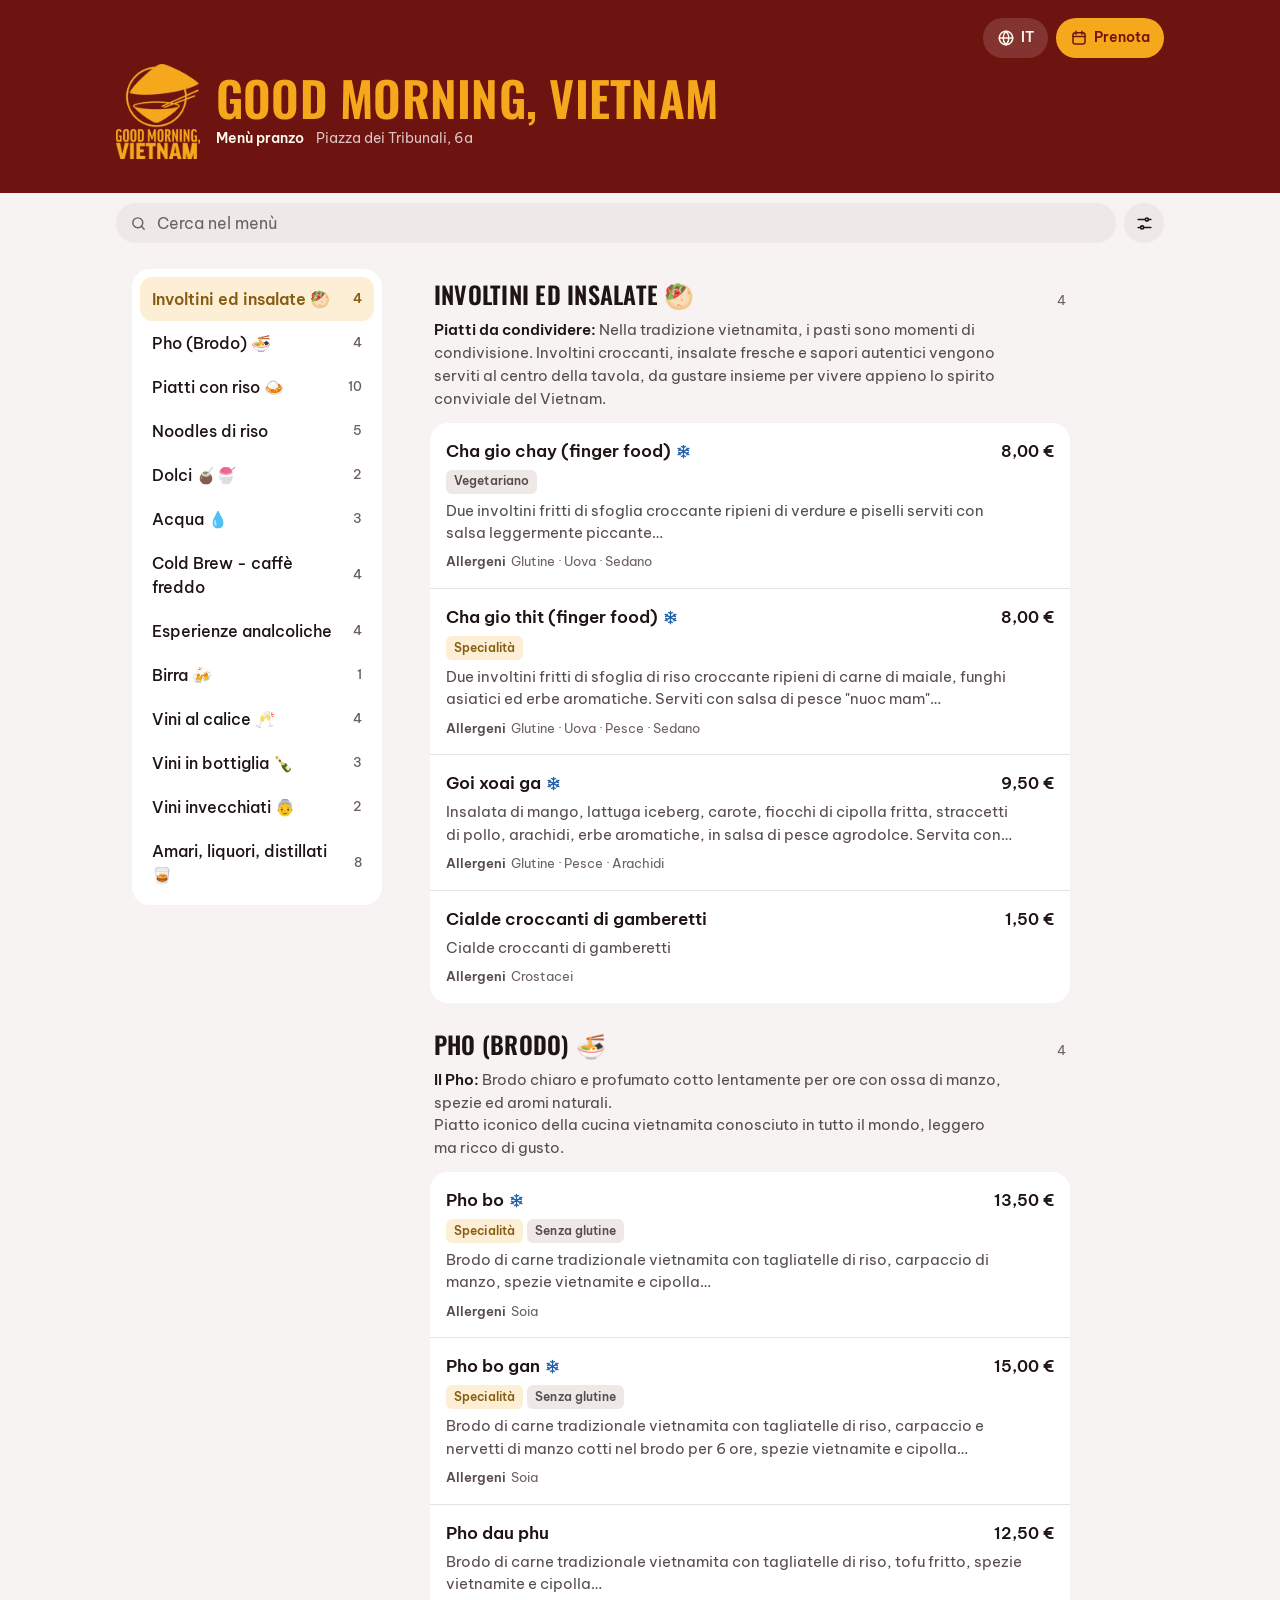
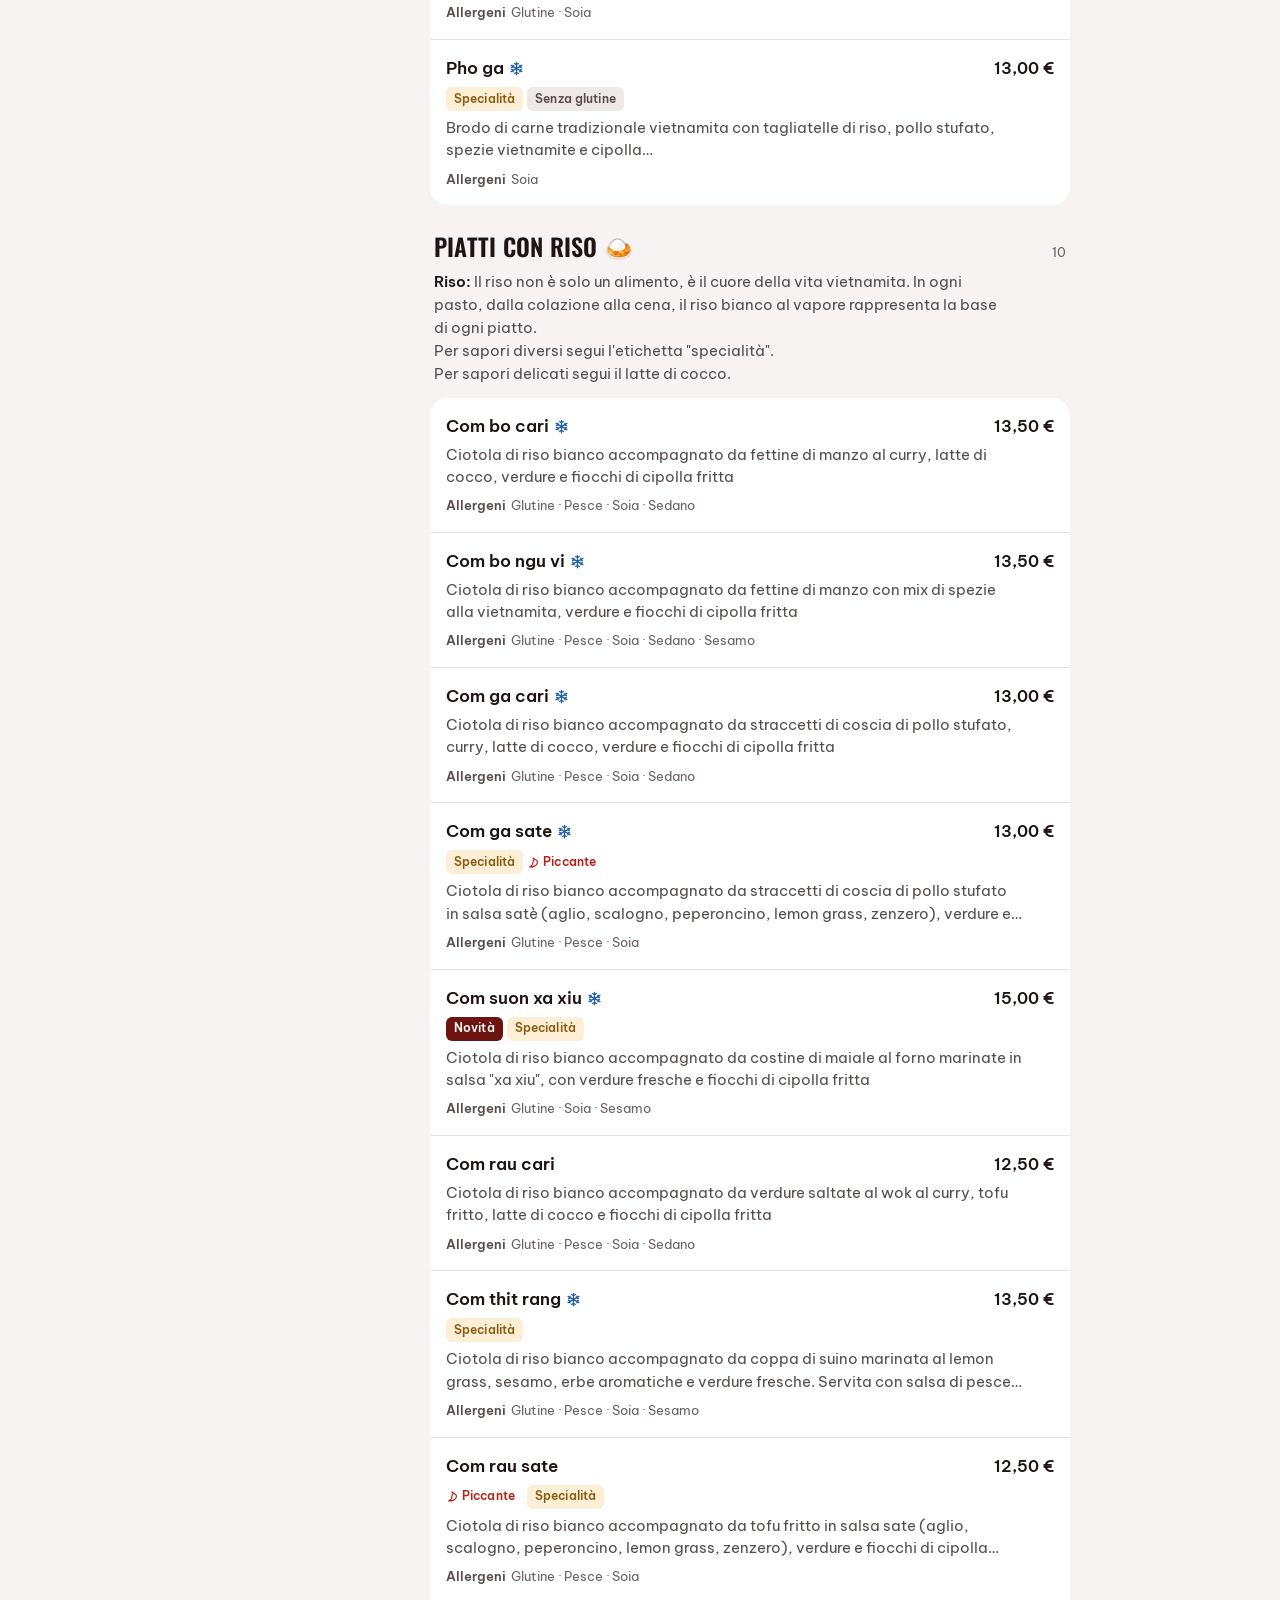
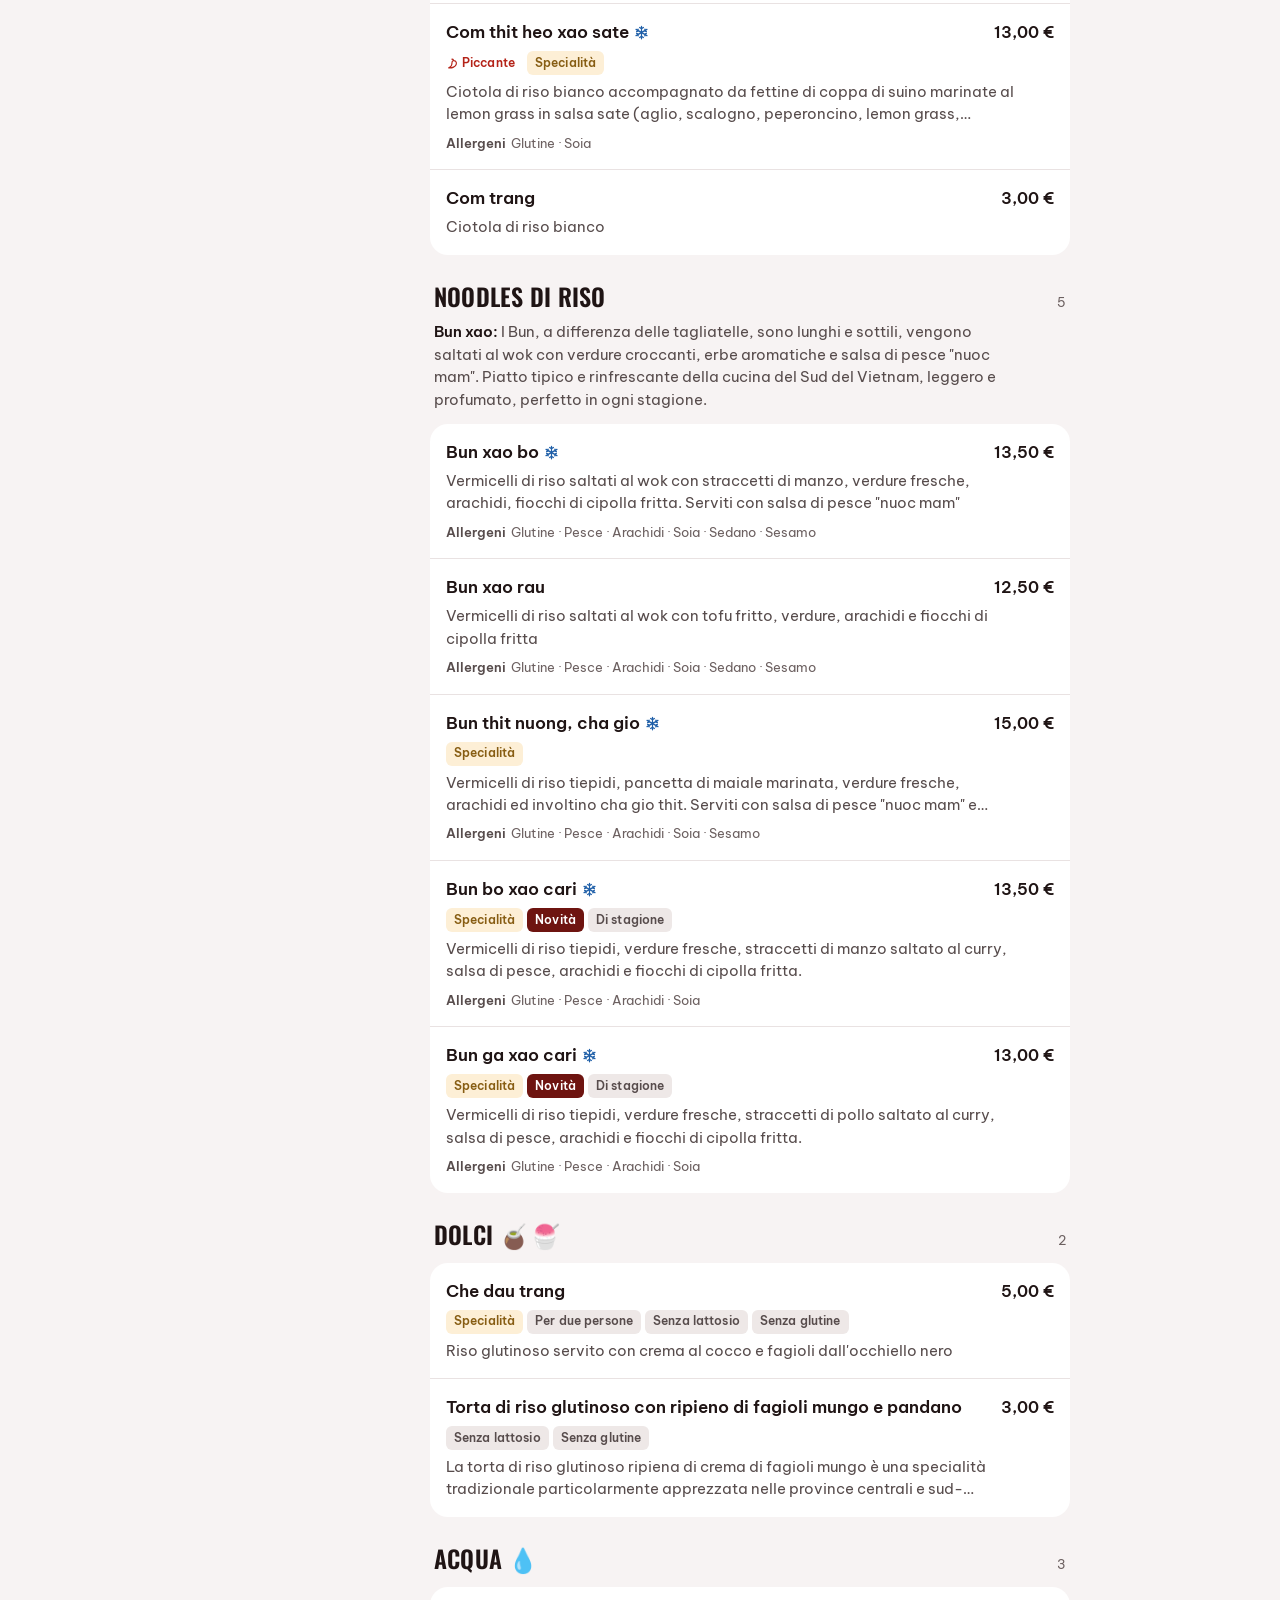
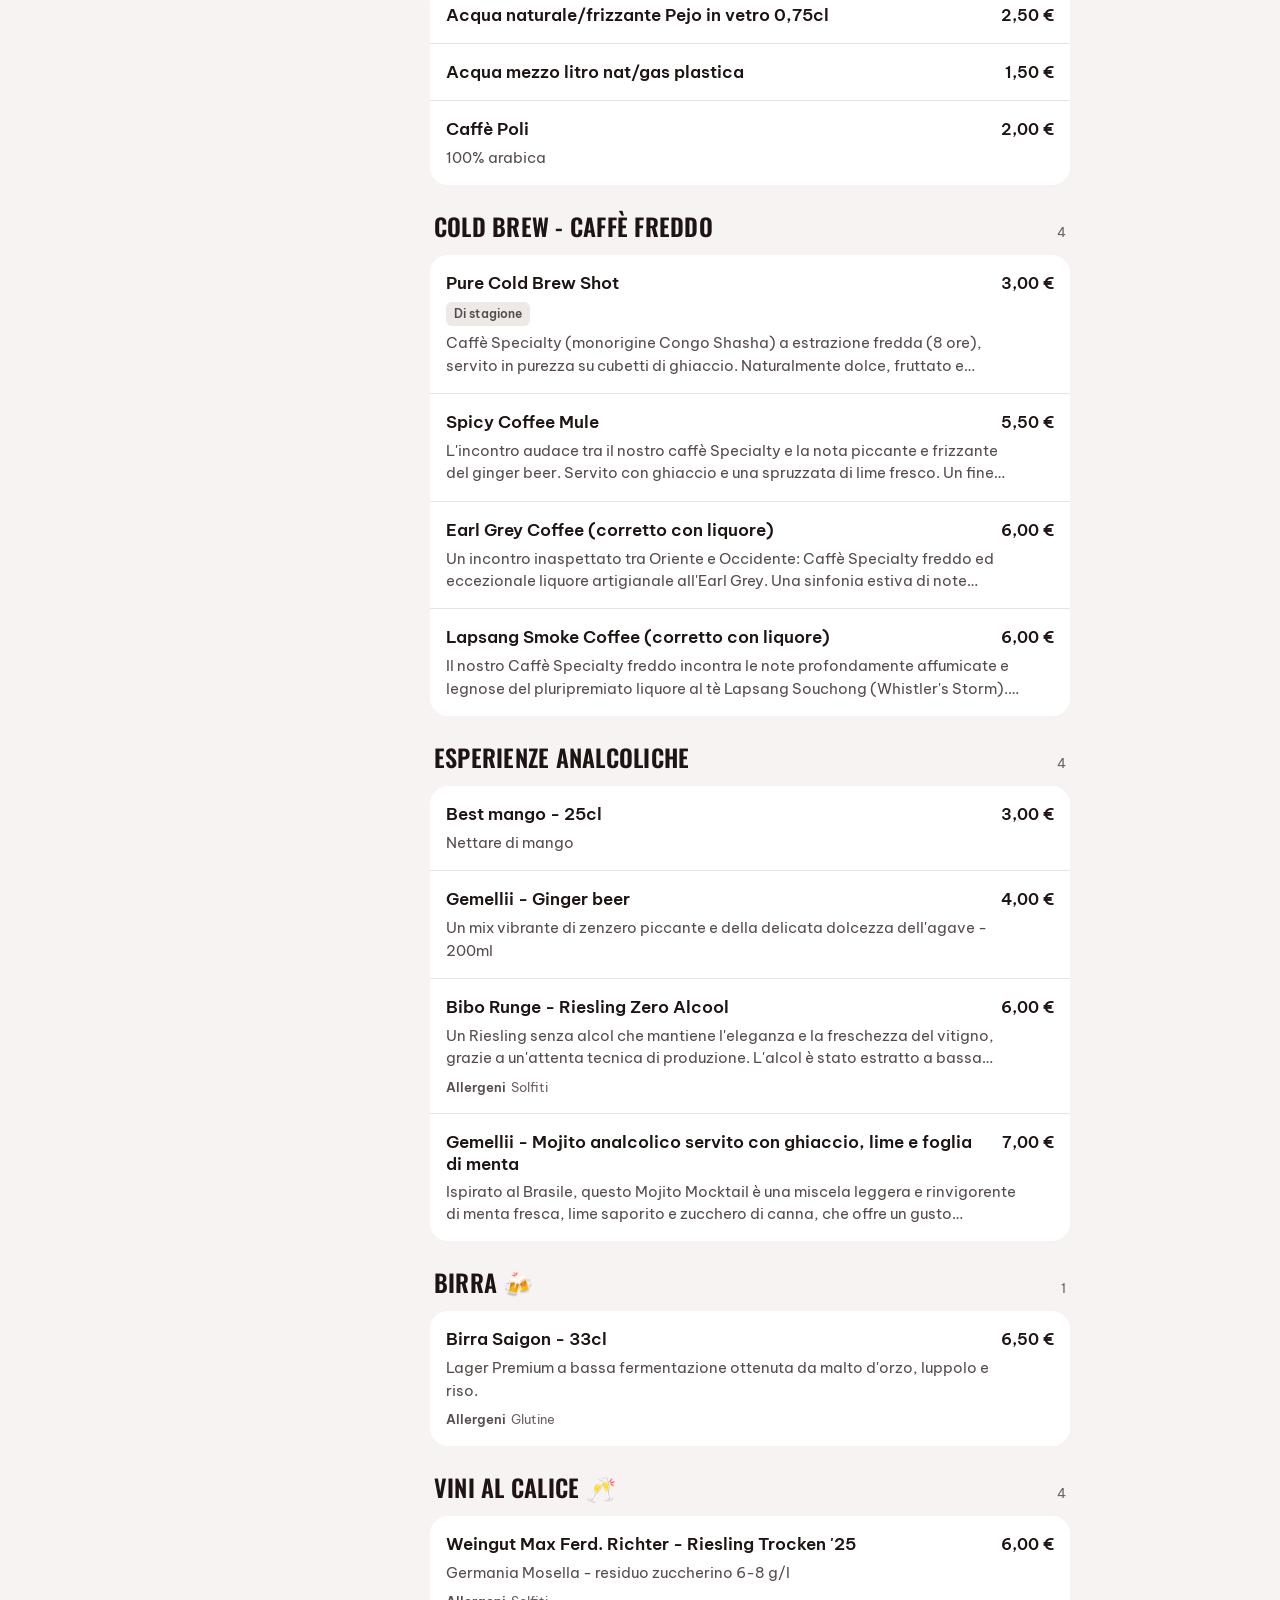
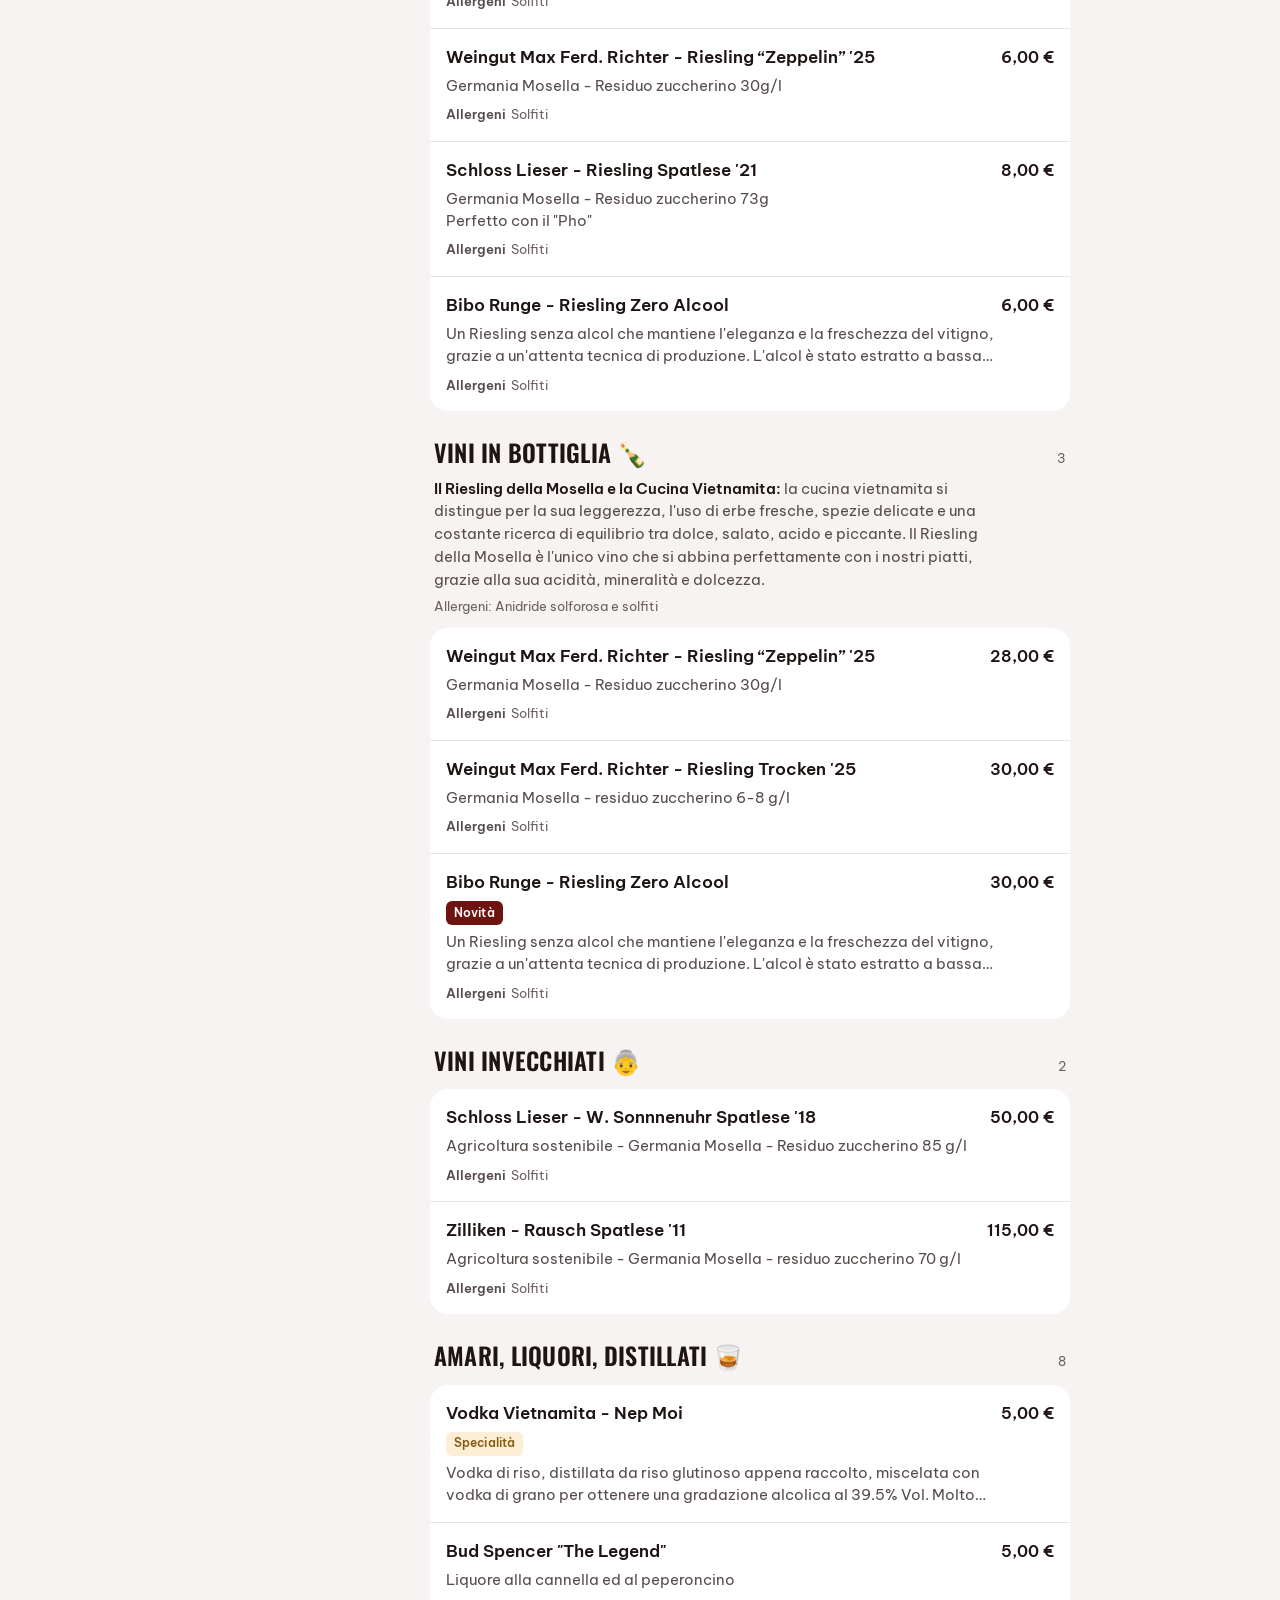
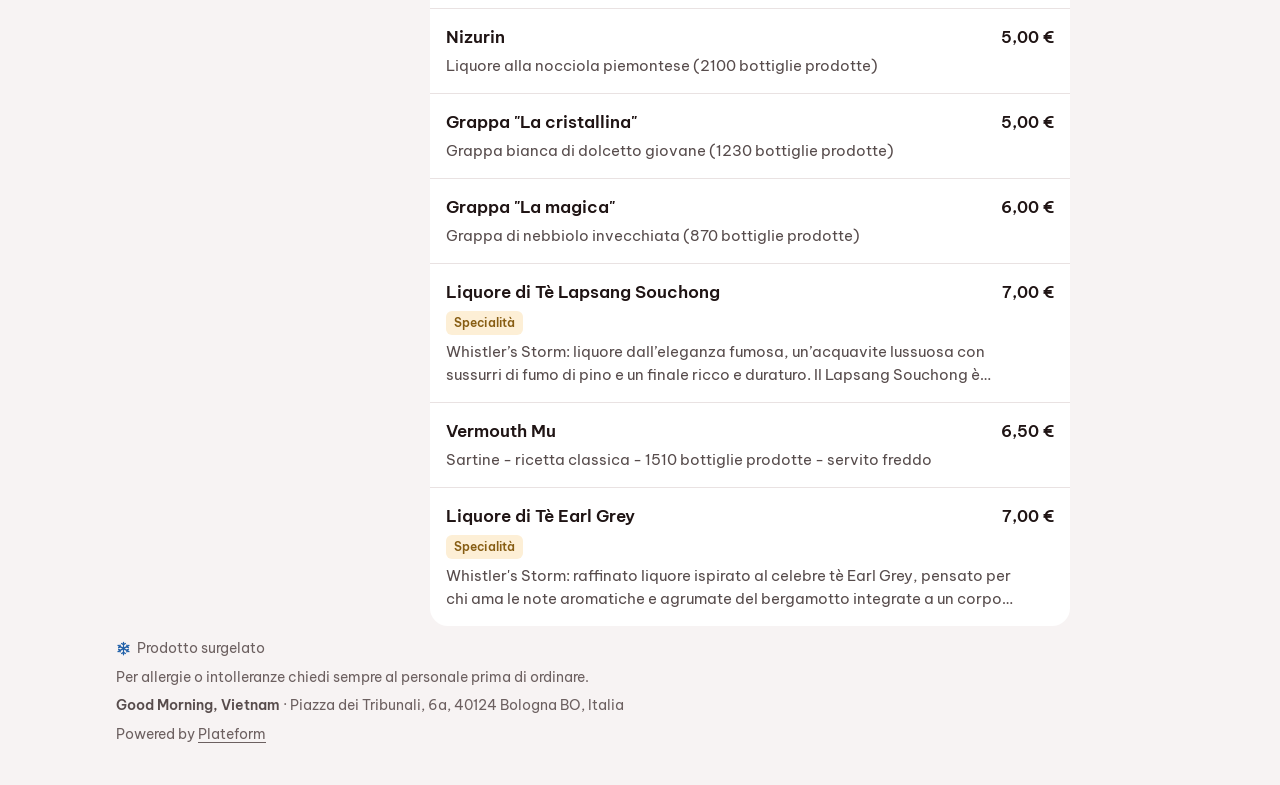
==== skin/index.html @ 3310ccf0 "Add developer-ready Apple-style menu skin with integration guide - skin/menu-skin.css: scoped .pfm s" ====
<!doctype html>
<html lang="it">
<head>
  <meta charset="utf-8">
  <meta name="viewport" content="width=device-width, initial-scale=1, viewport-fit=cover">
  <meta name="theme-color" content="#6E1410">
  <title>Good Morning, Vietnam · Menù pranzo</title>
  <!-- Font: in produzione meglio ospitarli sul nostro dominio (vedi README.md, "Font") -->
  <link rel="preconnect" href="https://fonts.googleapis.com">
  <link rel="preconnect" href="https://fonts.gstatic.com" crossorigin>
  <link rel="stylesheet" href="https://fonts.googleapis.com/css2?family=Be+Vietnam+Pro:wght@400;500;600;700&family=Oswald:wght@500;600&display=swap">
  <link rel="stylesheet" href="menu-skin.css">
  <style>html, body { margin: 0; background: #F7F4F3; }</style>
</head>
<body>
  <!-- Unico contenitore: la skin costruisce tutto qui dentro -->
  <div id="menu"></div>

  <script src="menu-skin.js"></script>
  <script>
    // Pagina di esempio. In produzione il JSON arriva dal backend (inline o da API)
    // e i colori sono quelli custom del locale. Servire la cartella con:
    //   python3 -m http.server 8000   →   http://localhost:8000/
    fetch("example/menu-pranzo.json")
      .then(r => r.json())
      .then(data => PlateformMenuSkin.mount(document.getElementById("menu"), {
        data,
        colors: { primary: "#6E1410", accent: "#F5A81C" },
        logo: { src: "example/logo.png", mode: "tint" },
        bookingUrl: "https://goodmorningvietnam.plateform.app/",
        languages: [{ code: "it", label: "Italiano", current: true }],
        theme: "auto"
      }))
      .catch(() => {
        document.getElementById("menu").textContent =
          "Apri questa pagina da un server locale (python3 -m http.server), non direttamente dal file.";
      });
  </script>
</body>
</html>
---- skin/menu-skin.css ----
/*
 * Plateform — skin "Apple" per il menù digitale
 * ------------------------------------------------------------------
 * Tutto è racchiuso in .pfm e ogni classe ha il prefisso pfm-, così la
 * skin convive con Bootstrap e con gli stili esistenti della piattaforma.
 *
 * I colori del locale NON si scrivono qui: menu-skin.js li calcola dai due
 * colori custom (primario e accento) e li imposta come variabili su .pfm.
 * I valori qui sotto sono solo il fallback (i colori di esempio).
 * Vedi README.md per l'elenco completo dei token.
 */

/* ---------- Token ---------- */
.pfm {
  /* colori del locale (calcolati da JS) */
  --pfm-h: 4;                     /* tinta del primario: colora leggermente i neutri */
  --pfm-band: #6E1410;            /* fondo della testata = colore primario */
  --pfm-band-ink: #F5A81C;        /* logo e nome sulla testata = colore d'accento, se leggibile */
  --pfm-band-text: #FBE9D6;       /* testi sulla testata */
  --pfm-band-sub: #EBCDB4;        /* testi secondari sulla testata */
  --pfm-accent: #8A1C15;          /* elementi attivi su fondo chiaro (pillola corrente, Novità, pulsanti) */
  --pfm-on-accent: #FFFFFF;       /* testo sopra --pfm-accent */
  --pfm-soft: #FBEFD6;            /* fondo tenue d'accento (etichetta Specialità, indice corrente) */
  --pfm-soft-ink: #7A4A00;        /* testo su --pfm-soft */

  /* neutri (derivati dalla tinta del primario) */
  --pfm-ground: hsl(var(--pfm-h) 20% 96%);
  --pfm-surface: #FFFFFF;
  --pfm-ink: hsl(var(--pfm-h) 22% 10%);
  --pfm-ink-2: hsl(var(--pfm-h) 7% 32%);
  --pfm-ink-3: hsl(var(--pfm-h) 6% 40%);
  --pfm-line: hsl(var(--pfm-h) 14% 90%);
  --pfm-chip: hsl(var(--pfm-h) 16% 92%);

  /* colori di significato: fissi, non dipendono dal locale */
  --pfm-hot: #B42318;             /* Piccante, allergeni esclusi */
  --pfm-frost: #1F5FA8;           /* surgelato */
  --pfm-warn: #9A3412;            /* allergeni non indicati */

  /* materiali e profondità */
  --pfm-material: hsla(var(--pfm-h), 20%, 96%, 0.86);
  --pfm-scrim: rgba(20, 10, 8, 0.44);
  --pfm-shadow: 0 -8px 40px rgba(40, 15, 10, 0.18);

  /* caratteri */
  --pfm-f-display: "Oswald", "Arial Narrow", "Helvetica Neue", sans-serif;
  --pfm-f-body: "Be Vietnam Pro", system-ui, -apple-system, "Segoe UI", sans-serif;

  /* misure */
  --pfm-max: 600px;
  --pfm-gutter: max(16px, env(safe-area-inset-left, 0px));
  --pfm-gutter-r: max(16px, env(safe-area-inset-right, 0px));
  --pfm-rail-h: 64px;             /* altezza reale della barra, misurata da JS */
}
.pfm.pfm-dark {
  --pfm-ground: hsl(var(--pfm-h) 10% 7%);
  --pfm-surface: hsl(var(--pfm-h) 9% 11%);
  --pfm-ink: hsl(var(--pfm-h) 18% 94%);
  --pfm-ink-2: hsl(var(--pfm-h) 8% 74%);
  --pfm-ink-3: hsl(var(--pfm-h) 6% 62%);
  --pfm-line: hsl(var(--pfm-h) 8% 19%);
  --pfm-chip: hsl(var(--pfm-h) 9% 17%);
  --pfm-hot: #FF8A80;
  --pfm-frost: #8CC4FF;
  --pfm-warn: #FDBA74;
  --pfm-material: hsla(var(--pfm-h), 10%, 7%, 0.84);
  --pfm-scrim: rgba(0, 0, 0, 0.6);
  --pfm-shadow: 0 -8px 40px rgba(0, 0, 0, 0.5);
  color-scheme: dark;
}

/* ---------- Base e reset locale (non tocca il resto del sito) ---------- */
.pfm { min-height: 100vh; background: var(--pfm-ground); color: var(--pfm-ink); font: 400 1rem/1.5 var(--pfm-f-body); -webkit-font-smoothing: antialiased; -webkit-tap-highlight-color: transparent; }
.pfm *, .pfm *::before, .pfm *::after { box-sizing: border-box; }
.pfm [hidden] { display: none !important; }
/* reset a priorità bassa (:where) così le classi pfm- vincono sempre */
.pfm :where(h1, h2, h3, p, ul) { margin: 0; }
.pfm :where(ul) { padding: 0; list-style: none; }
.pfm :where(button, input) { font: inherit; color: inherit; margin: 0; }
.pfm :where(button) { background: none; border: 0; padding: 0; cursor: pointer; text-align: inherit; }
.pfm :where(a) { color: inherit; text-underline-offset: 3px; }
.pfm ::selection { background: var(--pfm-band-ink); color: var(--pfm-band); }
.pfm :focus-visible { outline: 2px solid var(--pfm-accent); outline-offset: 2px; border-radius: 10px; }
.pfm .pfm-i { width: 20px; height: 20px; flex: none; fill: none; stroke: currentColor; stroke-width: 2; stroke-linecap: round; stroke-linejoin: round; }
.pfm-wrap { max-width: var(--pfm-max); margin: 0 auto; padding-left: var(--pfm-gutter); padding-right: var(--pfm-gutter-r); }
.pfm-tap { transition: transform 110ms cubic-bezier(.2, .8, .2, 1), background 140ms, color 140ms; }
.pfm-tap:active { transform: scale(0.95); transition-duration: 40ms; }

/* ---------- Testata ---------- */
.pfm-band { background: var(--pfm-band); color: var(--pfm-band-text); }
.pfm-band > .pfm-wrap { padding-block: 14px 24px; }
.pfm-band-top { display: flex; justify-content: flex-end; gap: 8px; }
.pfm-pill { display: inline-flex; align-items: center; gap: 6px; height: 40px; padding: 0 14px; border-radius: 999px; font-size: 0.9rem; font-weight: 600; text-decoration: none; }
.pfm-pill.pfm-ghost { background: color-mix(in srgb, var(--pfm-band-text) 14%, transparent); color: var(--pfm-band-text); }
.pfm-pill.pfm-solid { background: var(--pfm-band-ink); color: var(--pfm-band); }
.pfm-pill .pfm-i { width: 18px; height: 18px; }
.pfm-id { display: flex; gap: 16px; align-items: center; margin-top: 6px; }
.pfm-logo { flex: none; width: 66px; aspect-ratio: var(--pfm-logo-ratio, 1); }
.pfm-logo.pfm-tint { background: var(--pfm-band-ink); -webkit-mask: var(--pfm-logo) center / contain no-repeat; mask: var(--pfm-logo) center / contain no-repeat; }
.pfm-logo img { width: 100%; height: 100%; object-fit: contain; display: block; }
.pfm-id h1 { font: 600 clamp(1.9rem, 4vw + 1rem, 2.6rem)/0.95 var(--pfm-f-display); text-transform: uppercase; letter-spacing: 0.005em; color: var(--pfm-band-ink); text-wrap: balance; }
.pfm-meta { margin-top: 8px; display: flex; flex-wrap: wrap; gap: 2px 12px; font-size: 0.86rem; color: var(--pfm-band-sub); }
.pfm-meta b { color: var(--pfm-band-text); font-weight: 600; }

/* ---------- Barra fissa ---------- */
.pfm-rail { position: sticky; top: env(safe-area-inset-top, 0px); z-index: 10; background: var(--pfm-material); -webkit-backdrop-filter: blur(20px) saturate(180%); backdrop-filter: blur(20px) saturate(180%); }
.pfm-rail::after { content: ""; position: absolute; left: 0; right: 0; top: 100%; height: 14px; pointer-events: none; background: linear-gradient(var(--pfm-material), transparent); opacity: var(--pfm-edge, 0); transition: opacity 200ms; }
.pfm-rail-row { display: flex; align-items: center; gap: 8px; padding-block: 10px; }
.pfm-all { flex: none; height: 40px; display: inline-flex; align-items: center; gap: 6px; padding: 0 14px 0 12px; border-radius: 999px; background: var(--pfm-ink); color: var(--pfm-surface); font-size: 0.9rem; font-weight: 600; }
.pfm-all .pfm-i { width: 18px; height: 18px; }
.pfm-chips { flex: 1; min-width: 0; display: flex; gap: 6px; overflow-x: auto; scrollbar-width: none; overscroll-behavior-x: contain; padding: 0 20px 0 12px;
  -webkit-mask-image: linear-gradient(90deg, transparent, #000 8px, #000 calc(100% - 22px), transparent); mask-image: linear-gradient(90deg, transparent, #000 8px, #000 calc(100% - 22px), transparent); }
.pfm-chips::-webkit-scrollbar { display: none; }
.pfm-chip { flex: none; height: 40px; padding: 0 15px; border-radius: 999px; font-size: 0.92rem; font-weight: 500; background: var(--pfm-chip); color: var(--pfm-ink-2); white-space: nowrap; }
.pfm-chip[aria-current="true"] { background: var(--pfm-accent); color: var(--pfm-on-accent); font-weight: 600; }
.pfm-ib { position: relative; flex: none; width: 40px; height: 40px; border-radius: 999px; display: grid; place-items: center; background: var(--pfm-chip); color: var(--pfm-ink); }
.pfm-ib.pfm-on { background: var(--pfm-accent); color: var(--pfm-on-accent); }
.pfm-ib .pfm-i { width: 19px; height: 19px; }
.pfm-count { position: absolute; top: -3px; right: -3px; min-width: 19px; height: 19px; padding: 0 5px; border-radius: 10px; background: var(--pfm-band-ink); color: var(--pfm-band); font-size: 0.75rem; font-weight: 700; display: grid; place-items: center; font-variant-numeric: tabular-nums; box-shadow: 0 0 0 2px var(--pfm-ground); }
.pfm-search { flex: 1; min-width: 0; height: 40px; display: flex; align-items: center; gap: 8px; padding: 0 14px; border-radius: 999px; background: var(--pfm-chip); }
.pfm-search input { flex: 1; min-width: 0; border: 0; outline: 0; background: transparent; font-size: 1rem; color: var(--pfm-ink); caret-color: var(--pfm-accent); }
.pfm-search input::placeholder { color: var(--pfm-ink-3); }
.pfm-search input::-webkit-search-cancel-button { -webkit-appearance: none; }
.pfm-search .pfm-i { width: 17px; height: 17px; color: var(--pfm-ink-3); }
.pfm-fstrip { display: flex; align-items: center; gap: 6px; flex-wrap: wrap; padding-bottom: 10px; font-size: 0.86rem; color: var(--pfm-ink-2); }
.pfm-fx { display: inline-flex; align-items: center; gap: 4px; height: 32px; padding: 0 10px; border-radius: 999px; background: var(--pfm-surface); border: 1px solid var(--pfm-line); font-size: 0.84rem; font-weight: 500; color: var(--pfm-ink); }
.pfm-fx .pfm-i { width: 13px; height: 13px; }
.pfm-fx.pfm-reset { border-color: transparent; background: transparent; color: var(--pfm-accent); font-weight: 600; text-decoration: underline; text-underline-offset: 3px; }

/* ---------- Menù ---------- */
.pfm-main > .pfm-wrap { padding-block: 0 28px; }
.pfm-status { margin: 18px 4px 0; font-size: 0.92rem; color: var(--pfm-ink-2); }
.pfm-sec { scroll-margin-top: calc(env(safe-area-inset-top, 0px) + var(--pfm-rail-h) + 8px); padding-top: 28px; }
.pfm-sec-head { display: flex; align-items: baseline; justify-content: space-between; gap: 12px; padding: 0 4px; }
.pfm-sec h2 { font: 600 1.5rem/1.1 var(--pfm-f-display); text-transform: uppercase; letter-spacing: 0.01em; text-wrap: balance; }
.pfm-sec-head span { font-size: 0.84rem; color: var(--pfm-ink-3); font-variant-numeric: tabular-nums; flex: none; }
.pfm-note { margin: 8px 4px 0; max-width: 36rem; color: var(--pfm-ink-2); font-size: 0.92rem; line-height: 1.55; white-space: pre-line; }
.pfm-note b { color: var(--pfm-ink); font-weight: 600; }
.pfm-note small { display: block; margin-top: 4px; font-size: 0.82rem; color: var(--pfm-ink-3); }
.pfm-list { margin-top: 12px; background: var(--pfm-surface); border-radius: 18px; overflow: hidden; }
.pfm-list li + li .pfm-item { border-top: 1px solid var(--pfm-line); }
.pfm-item { display: block; width: 100%; padding: 16px; transition: background 120ms; }
.pfm-item:active { background: var(--pfm-chip); transition-duration: 0ms; }
.pfm-item:focus-visible { outline-offset: -3px; border-radius: 18px; }
.pfm-item.pfm-has-ph { display: grid; grid-template-columns: minmax(0, 1fr) 88px; gap: 14px; align-items: start; }
.pfm-tx { display: block; min-width: 0; }
.pfm-r1 { display: flex; align-items: baseline; gap: 12px; }
.pfm-nm { flex: 1; min-width: 0; font-weight: 600; font-size: 1.04rem; line-height: 1.3; overflow-wrap: anywhere; }
.pfm-pr { flex: none; font-weight: 600; font-variant-numeric: tabular-nums; }
.pfm .pfm-fz { display: inline-block; width: 15px; height: 15px; margin-left: 5px; vertical-align: -2px; color: var(--pfm-frost); }
.pfm-tags { display: flex; flex-wrap: wrap; gap: 4px; margin-top: 7px; }
.pfm-tg { display: inline-flex; align-items: center; gap: 3px; height: 24px; padding: 0 8px; border-radius: 6px; font-size: 0.78rem; font-weight: 600; letter-spacing: 0.01em; background: var(--pfm-chip); color: var(--pfm-ink-2); }
.pfm-tg.pfm-spec { background: var(--pfm-soft); color: var(--pfm-soft-ink); }
.pfm-tg.pfm-new { background: var(--pfm-accent); color: var(--pfm-on-accent); }
.pfm-tg.pfm-hot { background: transparent; color: var(--pfm-hot); padding-left: 0; }
.pfm-tg .pfm-i { width: 13px; height: 13px; stroke-width: 2.2; }
.pfm-ds { max-width: 36rem; margin-top: 6px; color: var(--pfm-ink-2); font-size: 0.93rem; line-height: 1.5; white-space: pre-line; display: -webkit-box; -webkit-line-clamp: 2; -webkit-box-orient: vertical; overflow: hidden; }
.pfm-al { display: block; margin-top: 8px; font-size: 0.82rem; color: var(--pfm-ink-3); }
.pfm-al b { font-weight: 600; color: var(--pfm-ink-2); margin-right: 5px; }
.pfm-al.pfm-unk { color: var(--pfm-warn); font-weight: 500; }
.pfm-th { width: 88px; height: 88px; border-radius: 14px; object-fit: cover; background: var(--pfm-chip); display: block; }
.pfm-empty { padding: 56px 12px; text-align: center; color: var(--pfm-ink-2); }
.pfm-empty button { margin-top: 14px; height: 44px; padding: 0 20px; border-radius: 999px; background: var(--pfm-accent); color: var(--pfm-on-accent); font-weight: 600; }

/* ---------- Piede ---------- */
.pfm-foot > .pfm-wrap { padding-block: 12px 40px; display: grid; gap: 8px; font-size: 0.86rem; color: var(--pfm-ink-3); }
.pfm-foot b { color: var(--pfm-ink-2); font-weight: 600; }
.pfm-legend { display: flex; align-items: center; gap: 6px; }
.pfm-legend .pfm-fz { margin: 0; }

/* ---------- Scheda (bottom sheet) ---------- */
.pfm-scrim { position: fixed; inset: 0; z-index: 40; background: var(--pfm-scrim); opacity: 0; pointer-events: none; }
.pfm-sheet { position: fixed; left: 0; right: 0; bottom: 0; z-index: 41; max-width: var(--pfm-max); margin: 0 auto; max-height: 90dvh; display: flex; flex-direction: column;
  background: var(--pfm-surface); color: var(--pfm-ink); border-radius: 22px 22px 0 0; box-shadow: var(--pfm-shadow); transform: translateY(110%); visibility: hidden; will-change: transform; overflow: hidden; padding-bottom: env(safe-area-inset-bottom, 0px); }
.pfm-sheet::after { content: ""; position: absolute; left: 0; right: 0; top: 100%; height: 90px; background: var(--pfm-surface); }
.pfm-grab { position: relative; touch-action: none; cursor: grab; user-select: none; flex: none; }
.pfm-grab::before { content: ""; position: absolute; z-index: 2; top: 8px; left: 50%; width: 38px; height: 5px; margin-left: -19px; border-radius: 3px; background: var(--pfm-line); }
.pfm-grab.pfm-on-photo::before { background: rgba(255, 255, 255, 0.85); }
.pfm-hero { display: block; width: 100%; aspect-ratio: 4 / 3; max-height: 40dvh; object-fit: cover; background: var(--pfm-chip); }
.pfm-gh { display: flex; align-items: flex-start; gap: 12px; padding: 24px max(20px, env(safe-area-inset-right, 0px)) 4px max(20px, env(safe-area-inset-left, 0px)); }
.pfm-grab.pfm-on-photo .pfm-gh { padding-top: 16px; }
.pfm-gh h3 { flex: 1; min-width: 0; font-size: 1.45rem; line-height: 1.2; font-weight: 700; letter-spacing: -0.01em; text-wrap: balance; }
.pfm-x { flex: none; width: 40px; height: 40px; border-radius: 50%; display: grid; place-items: center; background: var(--pfm-chip); }
.pfm-x .pfm-i { width: 17px; height: 17px; }
.pfm-x.pfm-float { position: absolute; z-index: 3; top: 12px; right: 12px; background: rgba(0, 0, 0, 0.45); color: #fff; -webkit-backdrop-filter: blur(10px); backdrop-filter: blur(10px); }
.pfm-sbody { overflow-y: auto; overscroll-behavior: contain; padding: 0 max(20px, env(safe-area-inset-right, 0px)) 28px max(20px, env(safe-area-inset-left, 0px)); }
.pfm-s-price { margin-top: 2px; font-size: 1.15rem; font-weight: 600; font-variant-numeric: tabular-nums; }
.pfm-s-desc { margin-top: 14px; color: var(--pfm-ink-2); line-height: 1.6; white-space: pre-line; }
.pfm-opts { margin-top: 14px; border: 1px solid var(--pfm-line); border-radius: 14px; }
.pfm-opts li { display: flex; justify-content: space-between; gap: 12px; padding: 12px 14px; font-size: 0.94rem; }
.pfm-opts li + li { border-top: 1px solid var(--pfm-line); }
.pfm-opts span:last-child { font-weight: 600; font-variant-numeric: tabular-nums; flex: none; }
.pfm-s-blk { margin-top: 20px; }
.pfm-s-lbl { margin-bottom: 8px; font-size: 0.82rem; font-weight: 600; color: var(--pfm-ink-3); }
.pfm-a-row { display: flex; flex-wrap: wrap; gap: 6px; }
.pfm-a-c { height: 34px; display: inline-flex; align-items: center; padding: 0 12px; border-radius: 999px; background: var(--pfm-chip); font-size: 0.9rem; font-weight: 500; }
.pfm-a-none { color: var(--pfm-warn); font-weight: 500; }
.pfm-frozen { display: flex; gap: 10px; align-items: center; margin-top: 16px; padding: 12px 14px; border-radius: 14px; background: color-mix(in srgb, var(--pfm-frost) 10%, transparent); font-size: 0.92rem; }
.pfm-frozen .pfm-fz { margin: 0; width: 18px; height: 18px; }
.pfm-s-note { margin-top: 20px; font-size: 0.86rem; color: var(--pfm-ink-3); }
.pfm-ix-grid { display: grid; grid-template-columns: 1fr 1fr; gap: 4px; }
.pfm-ix { display: flex; align-items: center; justify-content: space-between; gap: 8px; width: 100%; min-height: 48px; padding: 10px 12px; border-radius: 12px; font-weight: 500; }
.pfm-ix span { font-size: 0.84rem; color: var(--pfm-ink-3); font-variant-numeric: tabular-nums; }
.pfm-ix[aria-current="true"] { background: var(--pfm-soft); color: var(--pfm-soft-ink); font-weight: 600; }
.pfm-ix[aria-current="true"] span { color: var(--pfm-soft-ink); }
.pfm-f-grid { display: flex; flex-wrap: wrap; gap: 8px; }
.pfm-tog { height: 44px; padding: 0 15px; border-radius: 999px; border: 1px solid var(--pfm-line); font-size: 0.92rem; font-weight: 500; display: inline-flex; align-items: center; gap: 6px; }
.pfm-tog[aria-pressed="true"] { background: var(--pfm-ink); color: var(--pfm-surface); border-color: var(--pfm-ink); }
.pfm-tog.pfm-ex[aria-pressed="true"] { background: var(--pfm-hot); border-color: var(--pfm-hot); color: #fff; text-decoration: line-through; }
.pfm-tog .pfm-i { width: 15px; height: 15px; }
.pfm-f-note { margin-top: 16px; font-size: 0.88rem; color: var(--pfm-ink-2); }
.pfm-f-act { display: flex; gap: 10px; margin-top: 20px; }
.pfm-f-act button { flex: 1; height: 52px; border-radius: 14px; font-weight: 600; text-align: center; }
.pfm-b-ghost { background: var(--pfm-chip); }
.pfm-b-main { background: var(--pfm-accent); color: var(--pfm-on-accent); }
.pfm-lang { display: grid; gap: 4px; }
.pfm-lang a, .pfm-lang div { height: 52px; display: flex; align-items: center; justify-content: space-between; padding: 0 14px; border-radius: 14px; text-decoration: none; font-weight: 500; }
.pfm-lang [aria-current="true"] { background: var(--pfm-chip); font-weight: 600; }

/* ---------- Preferenze di sistema ---------- */
@media (prefers-reduced-motion: reduce) { .pfm *, .pfm *::before, .pfm *::after { transition-duration: 0ms !important; scroll-behavior: auto !important; } }
@media (prefers-reduced-transparency: reduce) { .pfm-rail { background: var(--pfm-ground); -webkit-backdrop-filter: none; backdrop-filter: none; } }
@media (prefers-contrast: more) { .pfm-chip, .pfm-ib, .pfm-search, .pfm-list { outline: 1px solid var(--pfm-ink-3); } }

/* ---------- Desktop (≥ 960px): indice laterale fisso, ricerca sempre aperta ---------- */
.pfm-side { display: none; }
@media (min-width: 960px) {
  .pfm { --pfm-max: 1080px; }
  .pfm-band > .pfm-wrap { padding-block: 18px 34px; }
  .pfm-logo { width: 84px; }
  .pfm-id h1 { font-size: 3rem; }
  .pfm-shell { max-width: 1080px; margin: 0 auto; padding: 0 32px; display: grid; grid-template-columns: 250px minmax(0, 640px); gap: 48px; align-items: start; }
  .pfm-shell .pfm-wrap { max-width: none; padding: 0; }
  .pfm-side { display: block; position: sticky; top: calc(var(--pfm-rail-h) + 12px); margin-top: 16px; padding: 8px; border-radius: 18px; background: var(--pfm-surface); max-height: calc(100vh - var(--pfm-rail-h) - 24px); overflow-y: auto; }
  .pfm-side .pfm-ix { min-height: 42px; }
  .pfm-all, .pfm-chips, .pfm-search-toggle { display: none; }
  .pfm .pfm-search { display: flex !important; }
  .pfm-rail { background: var(--pfm-ground); -webkit-backdrop-filter: none; backdrop-filter: none; }
  .pfm-rail::after { display: none; }
  .pfm-item:hover { background: var(--pfm-chip); }
  .pfm-sheet { bottom: 24px; border-radius: 22px; max-width: 600px; max-height: calc(100vh - 80px); }
  .pfm-sheet::after { display: none; }
  .pfm-hero { max-height: 46vh; }
}
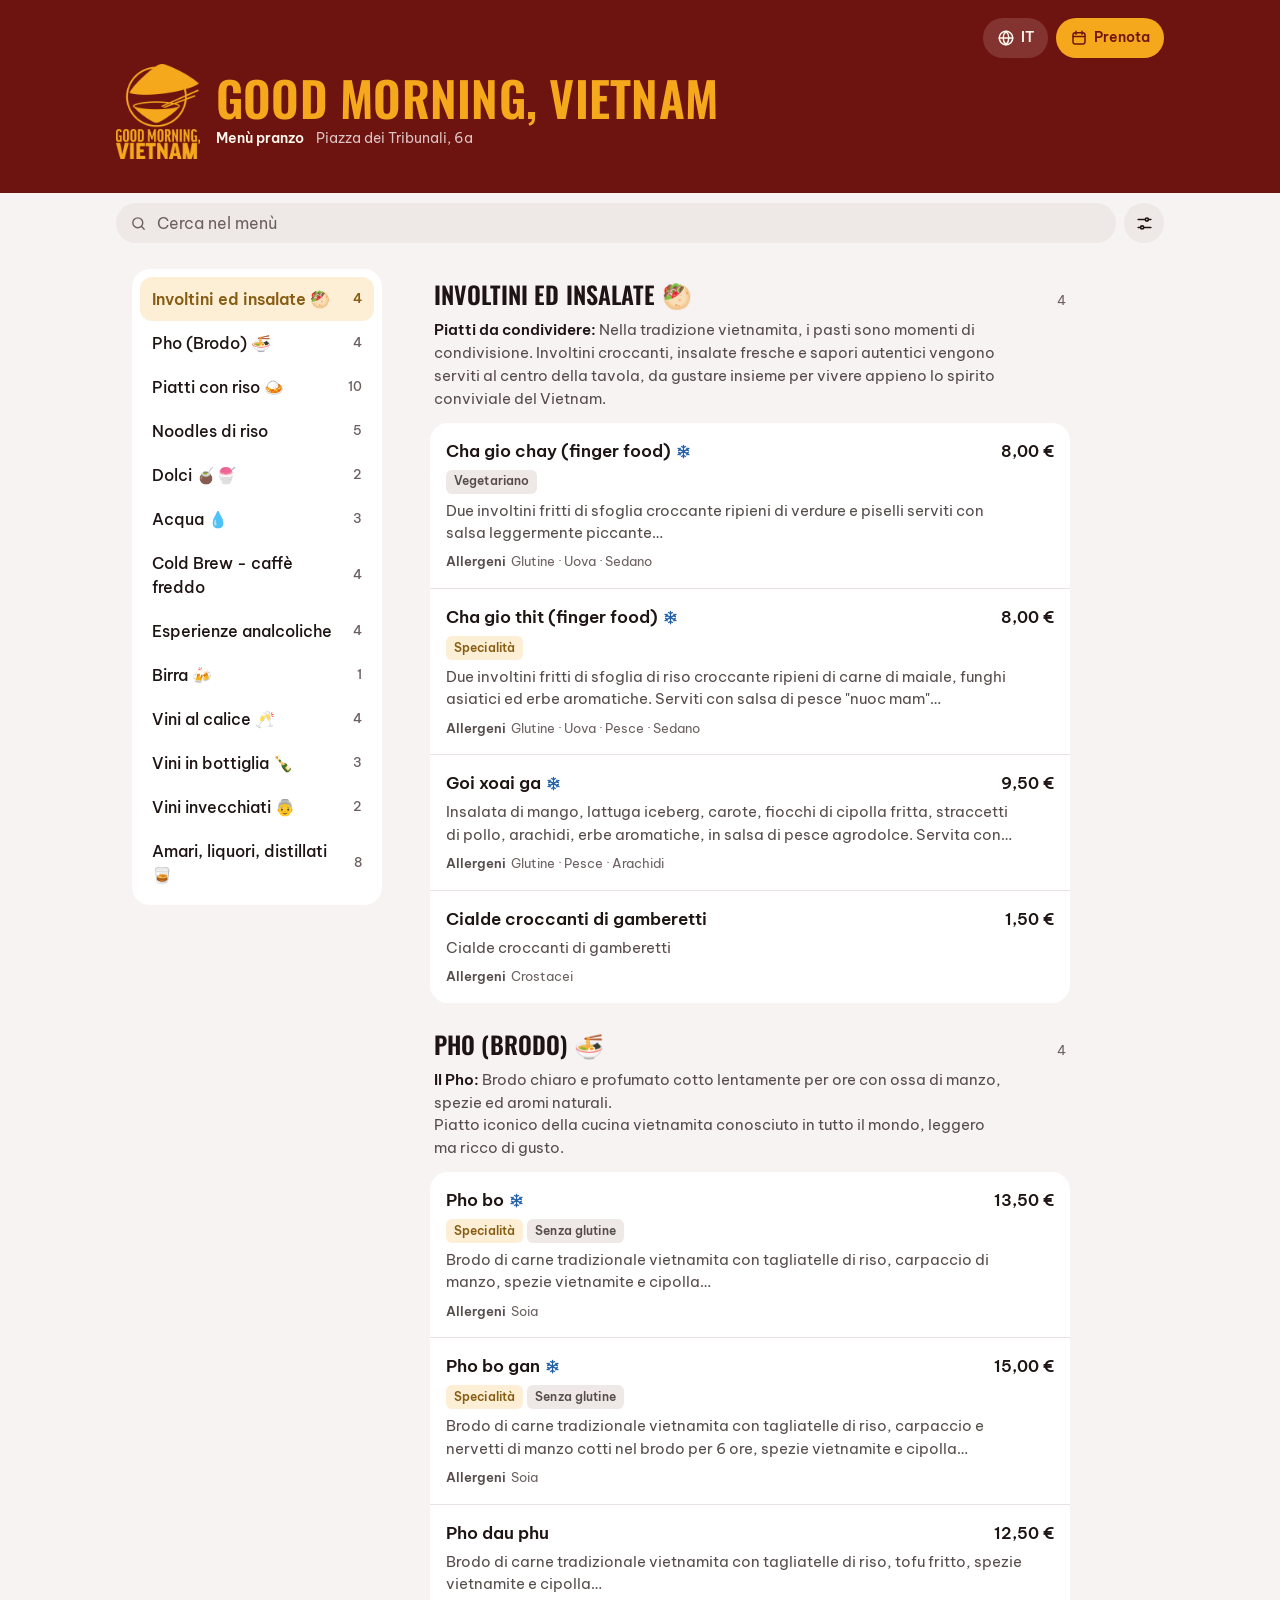
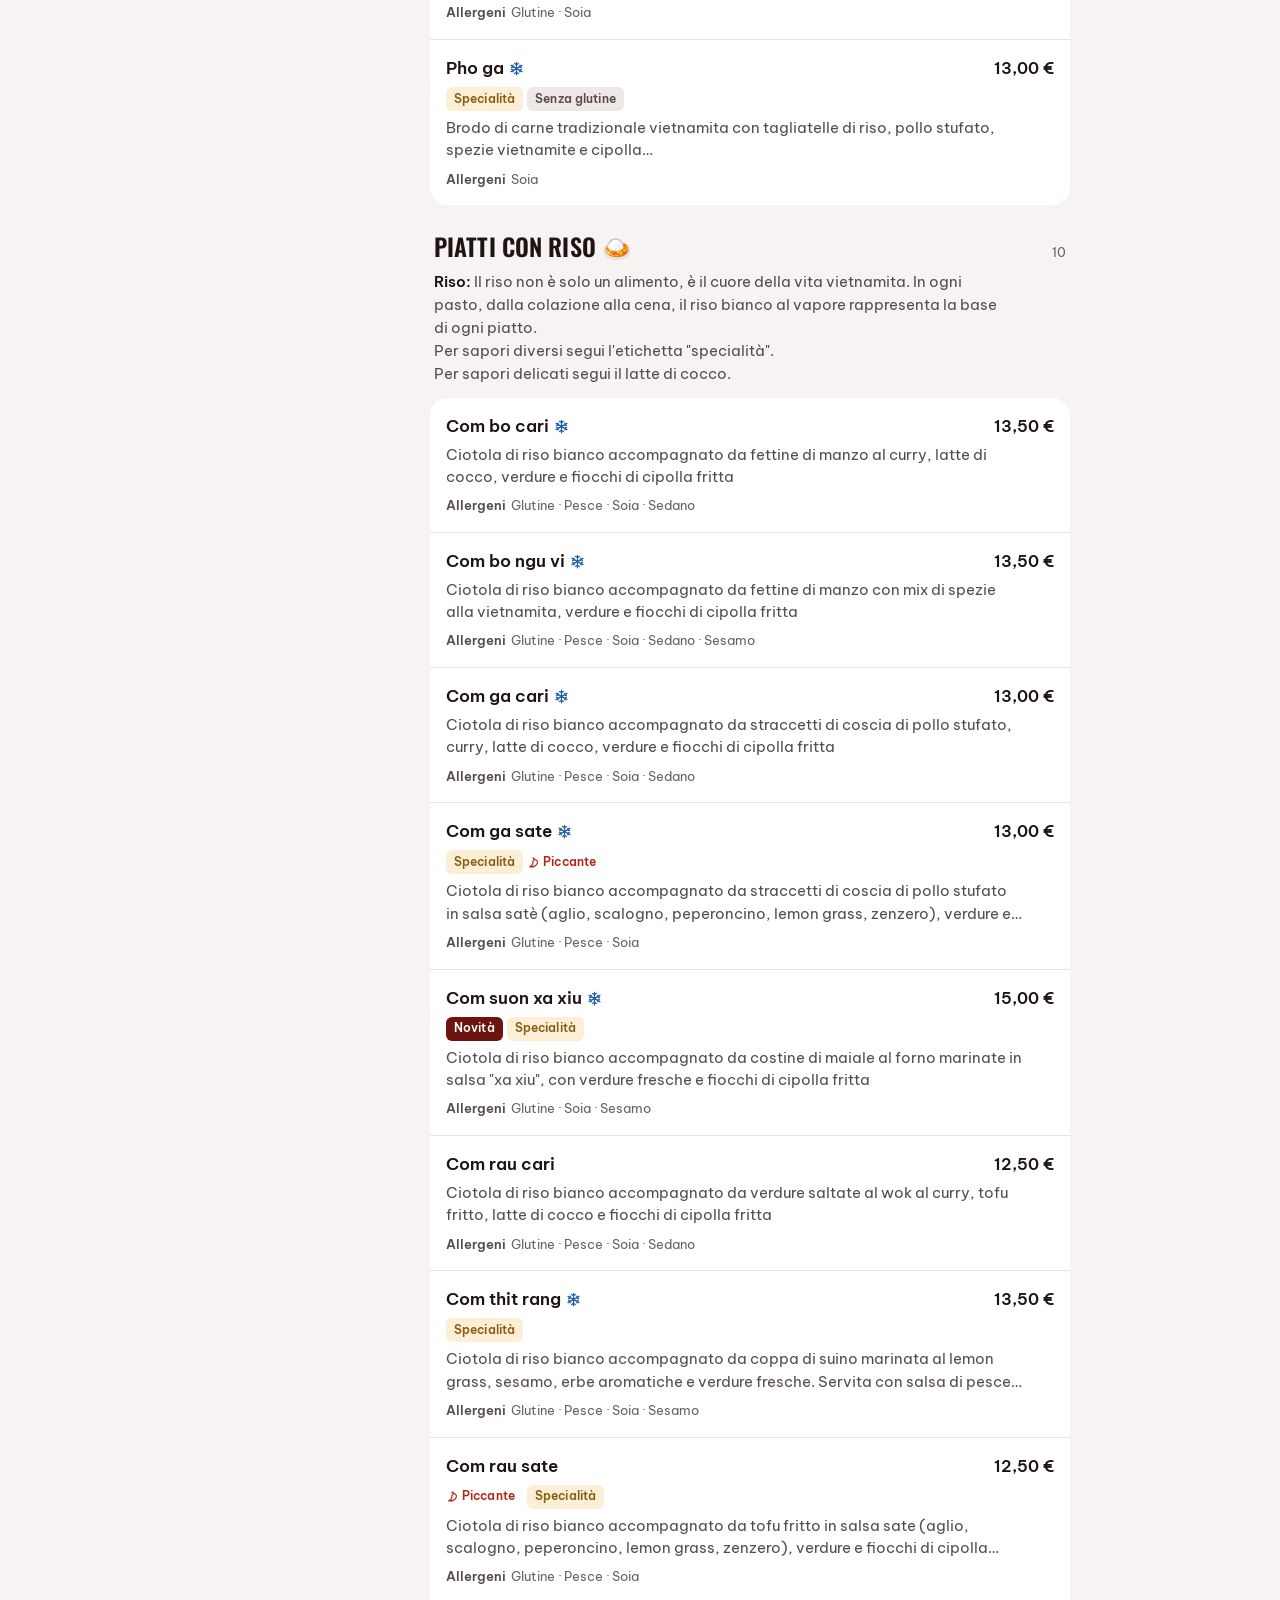
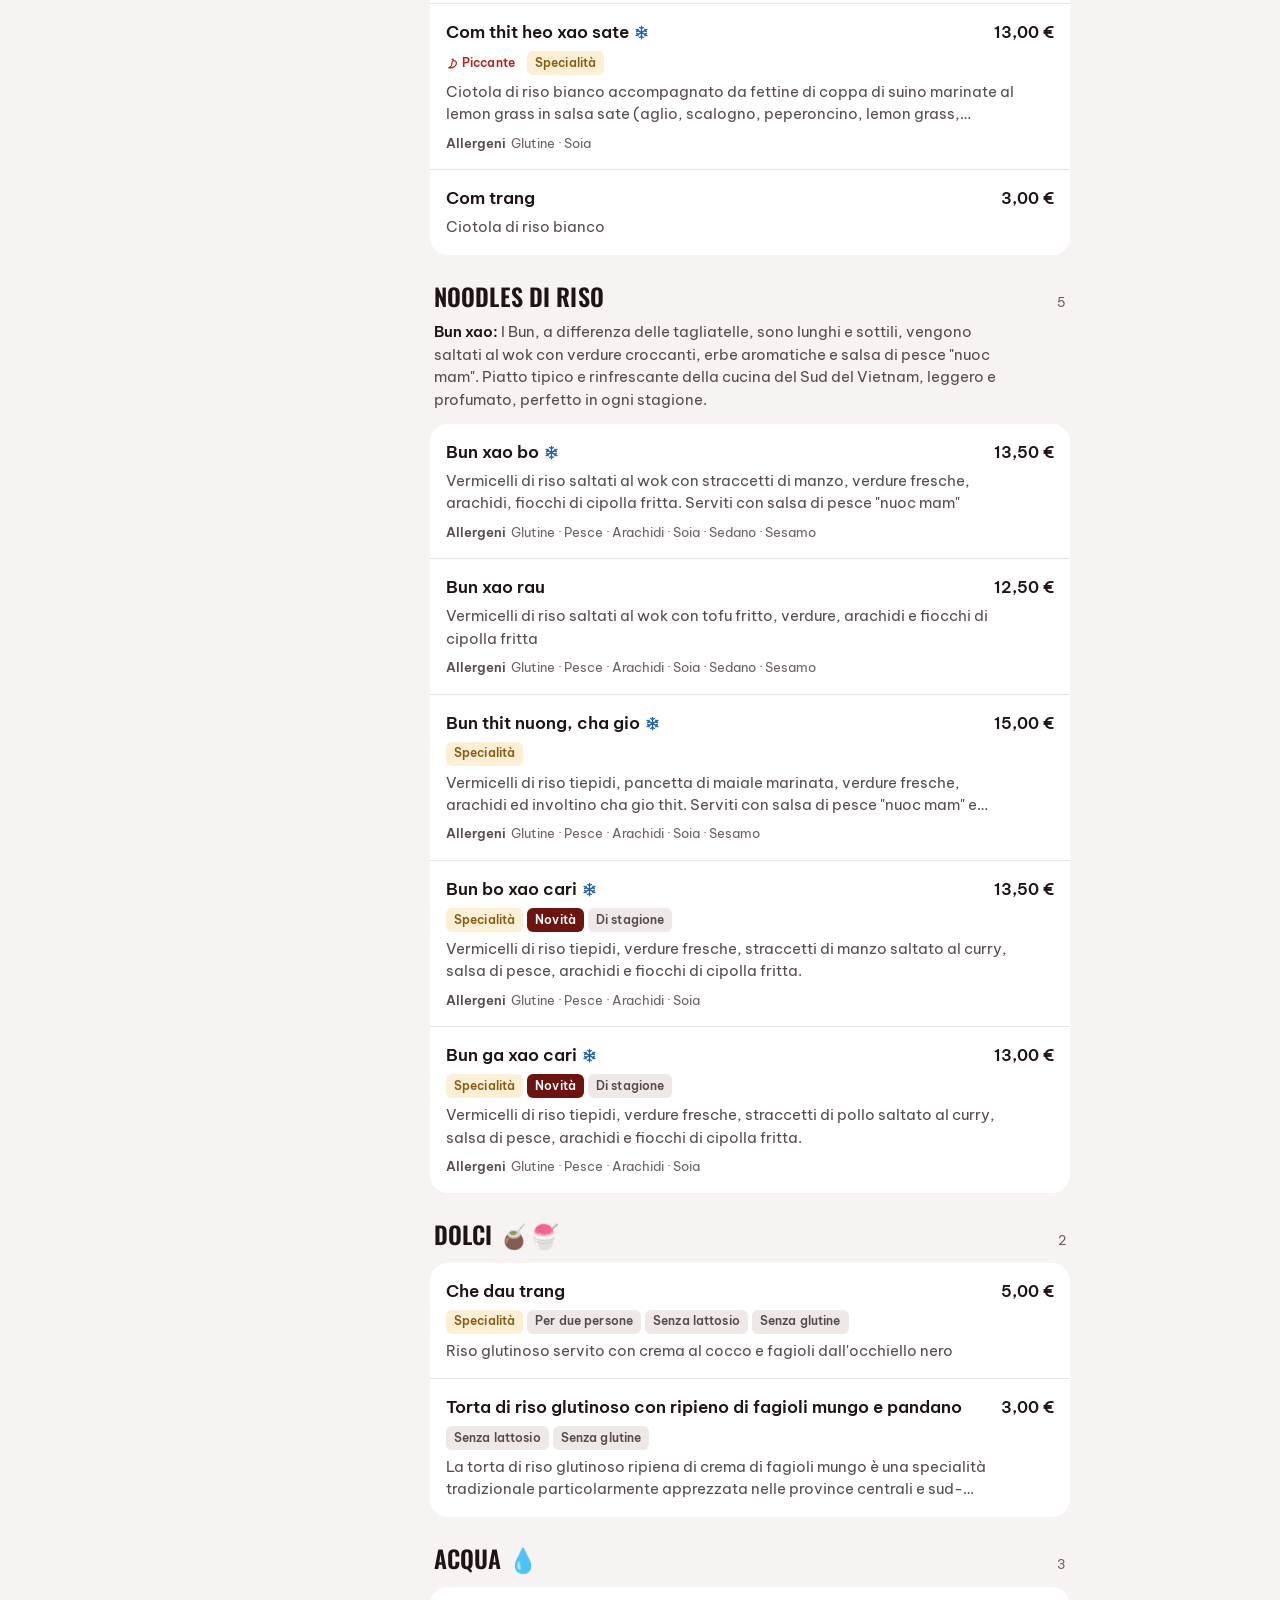
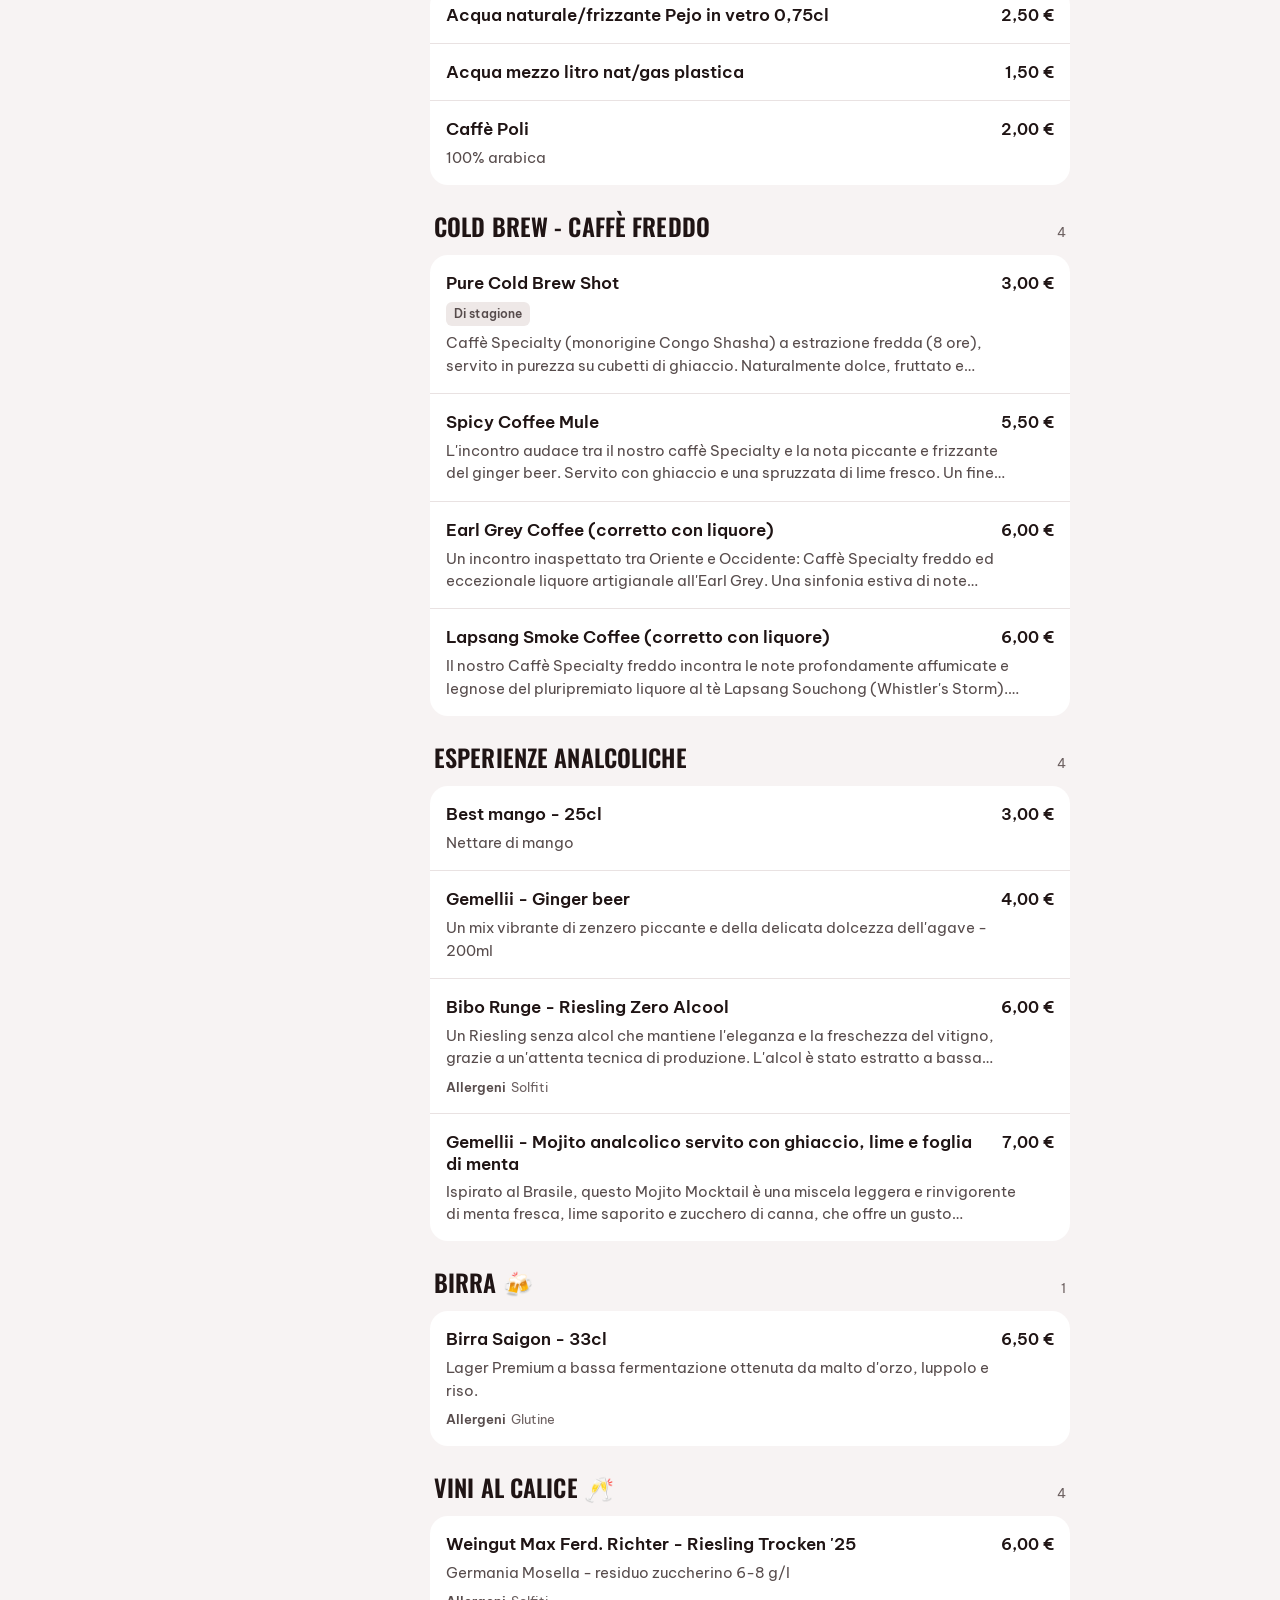
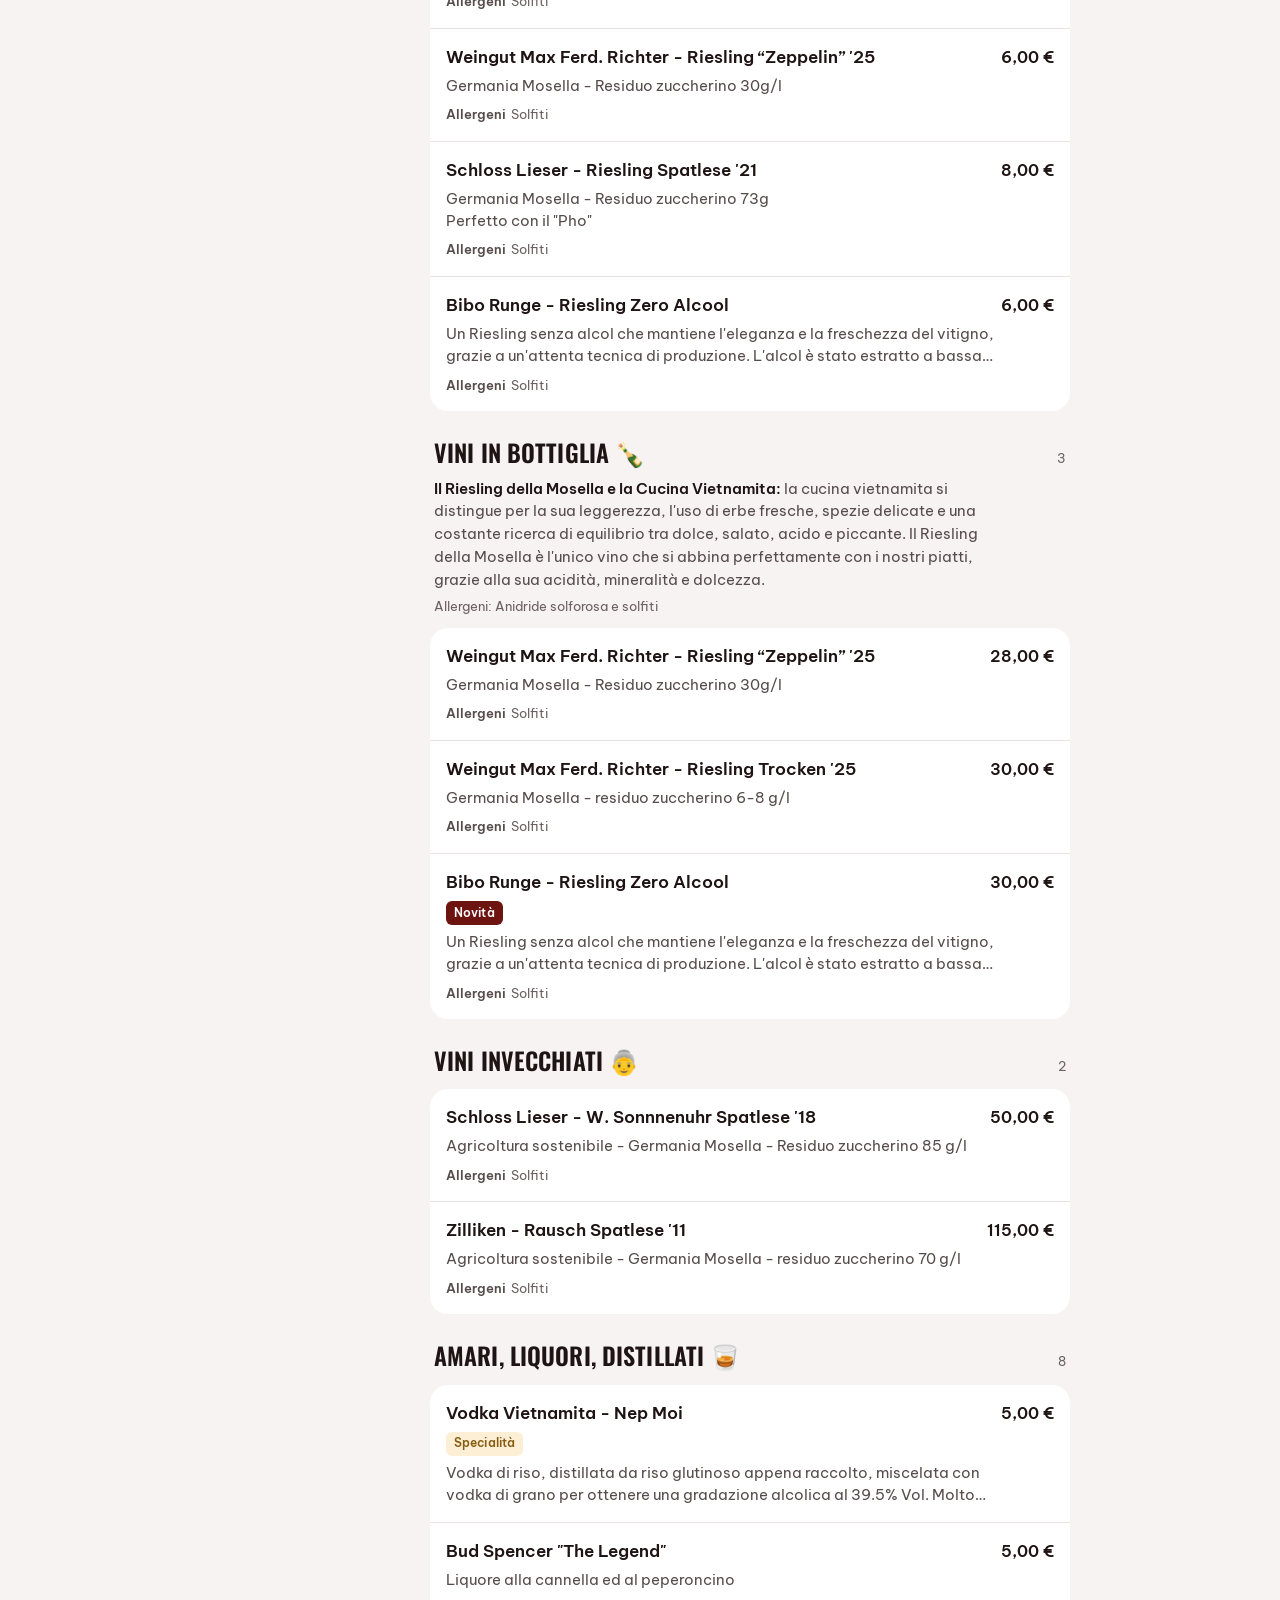
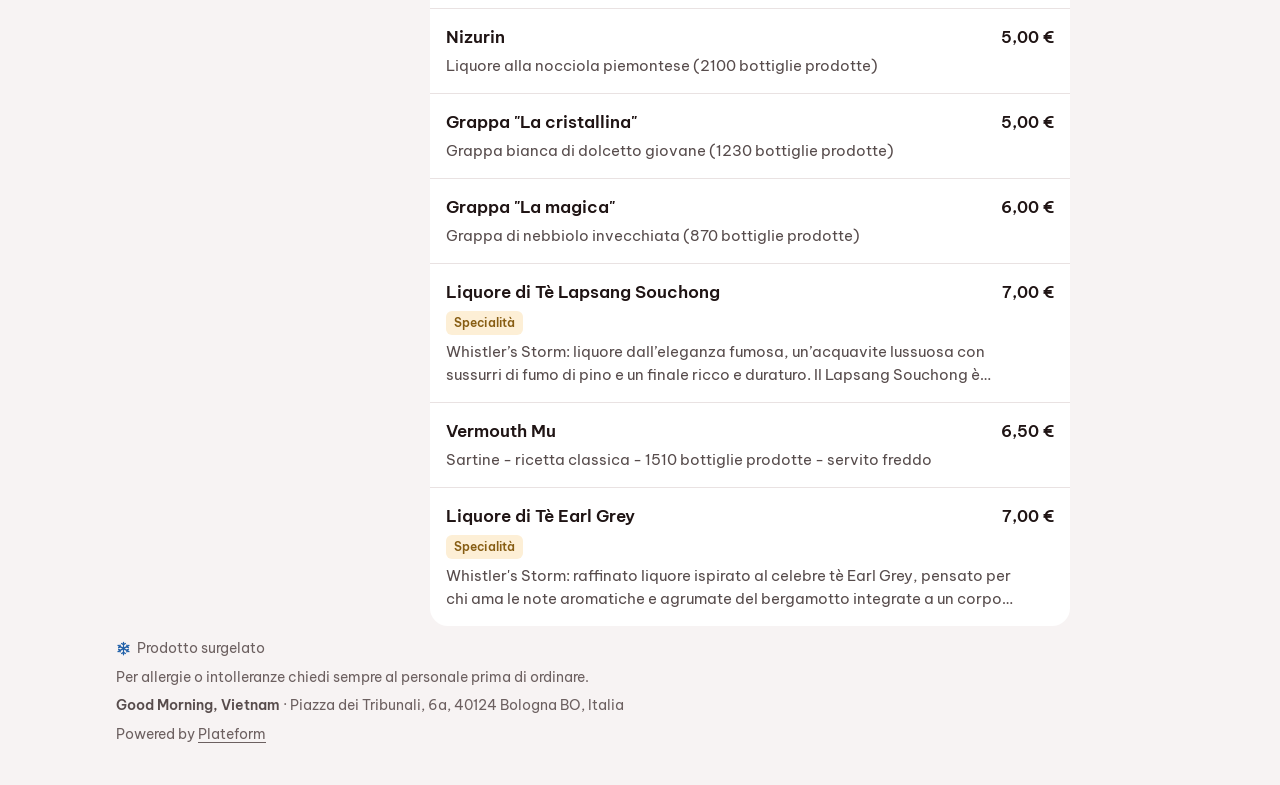
==== commit 44eb49af: "Add three title styles and document the customization panel - titleStyle option: neutral (default), " ====
--- a/skin/index.html
+++ b/skin/index.html
@@ -8,7 +8,7 @@
   <!-- Font: in produzione meglio ospitarli sul nostro dominio (vedi README.md, "Font") -->
   <link rel="preconnect" href="https://fonts.googleapis.com">
   <link rel="preconnect" href="https://fonts.gstatic.com" crossorigin>
-  <link rel="stylesheet" href="https://fonts.googleapis.com/css2?family=Be+Vietnam+Pro:wght@400;500;600;700&family=Oswald:wght@500;600&display=swap">
+  <link rel="stylesheet" href="https://fonts.googleapis.com/css2?family=Be+Vietnam+Pro:wght@400;500;600;700&family=Newsreader:opsz,wght@6..72,600&family=Oswald:wght@500;600&display=swap">
   <link rel="stylesheet" href="menu-skin.css">
   <style>html, body { margin: 0; background: #F7F4F3; }</style>
 </head>
@@ -29,7 +29,8 @@
         logo: { src: "example/logo.png", mode: "tint" },
         bookingUrl: "https://goodmorningvietnam.plateform.app/",
         languages: [{ code: "it", label: "Italiano", current: true }],
-        theme: "auto"
+        theme: "auto",
+        titleStyle: new URLSearchParams(location.search).get("titoli") || "sign"   // prova ?titoli=neutral | sign | classic
       }))
       .catch(() => {
         document.getElementById("menu").textContent =
--- a/skin/menu-skin.css
+++ b/skin/menu-skin.css
@@ -45,6 +45,14 @@
   /* caratteri */
   --pfm-f-display: "Oswald", "Arial Narrow", "Helvetica Neue", sans-serif;
   --pfm-f-body: "Be Vietnam Pro", system-ui, -apple-system, "Segoe UI", sans-serif;
+  --pfm-f-classic: "Newsreader", Georgia, "Times New Roman", serif;
+
+  /* stile dei titoli (nome del locale, categorie): scelto dal locale con titleStyle */
+  --pfm-title-font: var(--pfm-f-body);   /* Neutro (default) */
+  --pfm-title-weight: 700;
+  --pfm-title-case: none;
+  --pfm-title-track: -0.02em;
+  --pfm-title-lh: 1.05;
 
   /* misure */
   --pfm-max: 600px;
@@ -52,6 +60,8 @@
   --pfm-gutter-r: max(16px, env(safe-area-inset-right, 0px));
   --pfm-rail-h: 64px;             /* altezza reale della barra, misurata da JS */
 }
+.pfm.pfm-title-sign { --pfm-title-font: var(--pfm-f-display); --pfm-title-weight: 600; --pfm-title-case: uppercase; --pfm-title-track: 0.005em; --pfm-title-lh: 0.95; }
+.pfm.pfm-title-classic { --pfm-title-font: var(--pfm-f-classic); --pfm-title-weight: 600; --pfm-title-case: none; --pfm-title-track: -0.01em; --pfm-title-lh: 1.02; }
 .pfm.pfm-dark {
   --pfm-ground: hsl(var(--pfm-h) 10% 7%);
   --pfm-surface: hsl(var(--pfm-h) 9% 11%);
@@ -98,7 +108,7 @@
 .pfm-logo { flex: none; width: 66px; aspect-ratio: var(--pfm-logo-ratio, 1); }
 .pfm-logo.pfm-tint { background: var(--pfm-band-ink); -webkit-mask: var(--pfm-logo) center / contain no-repeat; mask: var(--pfm-logo) center / contain no-repeat; }
 .pfm-logo img { width: 100%; height: 100%; object-fit: contain; display: block; }
-.pfm-id h1 { font: 600 clamp(1.9rem, 4vw + 1rem, 2.6rem)/0.95 var(--pfm-f-display); text-transform: uppercase; letter-spacing: 0.005em; color: var(--pfm-band-ink); text-wrap: balance; }
+.pfm-id h1 { font: var(--pfm-title-weight) clamp(1.9rem, 4vw + 1rem, 2.6rem)/var(--pfm-title-lh) var(--pfm-title-font); text-transform: var(--pfm-title-case); letter-spacing: var(--pfm-title-track); color: var(--pfm-band-ink); text-wrap: balance; }
 .pfm-meta { margin-top: 8px; display: flex; flex-wrap: wrap; gap: 2px 12px; font-size: 0.86rem; color: var(--pfm-band-sub); }
 .pfm-meta b { color: var(--pfm-band-text); font-weight: 600; }
 
@@ -132,7 +142,7 @@
 .pfm-status { margin: 18px 4px 0; font-size: 0.92rem; color: var(--pfm-ink-2); }
 .pfm-sec { scroll-margin-top: calc(env(safe-area-inset-top, 0px) + var(--pfm-rail-h) + 8px); padding-top: 28px; }
 .pfm-sec-head { display: flex; align-items: baseline; justify-content: space-between; gap: 12px; padding: 0 4px; }
-.pfm-sec h2 { font: 600 1.5rem/1.1 var(--pfm-f-display); text-transform: uppercase; letter-spacing: 0.01em; text-wrap: balance; }
+.pfm-sec h2 { font: var(--pfm-title-weight) 1.5rem/1.1 var(--pfm-title-font); text-transform: var(--pfm-title-case); letter-spacing: var(--pfm-title-track); text-wrap: balance; }
 .pfm-sec-head span { font-size: 0.84rem; color: var(--pfm-ink-3); font-variant-numeric: tabular-nums; flex: none; }
 .pfm-note { margin: 8px 4px 0; max-width: 36rem; color: var(--pfm-ink-2); font-size: 0.92rem; line-height: 1.55; white-space: pre-line; }
 .pfm-note b { color: var(--pfm-ink); font-weight: 600; }
